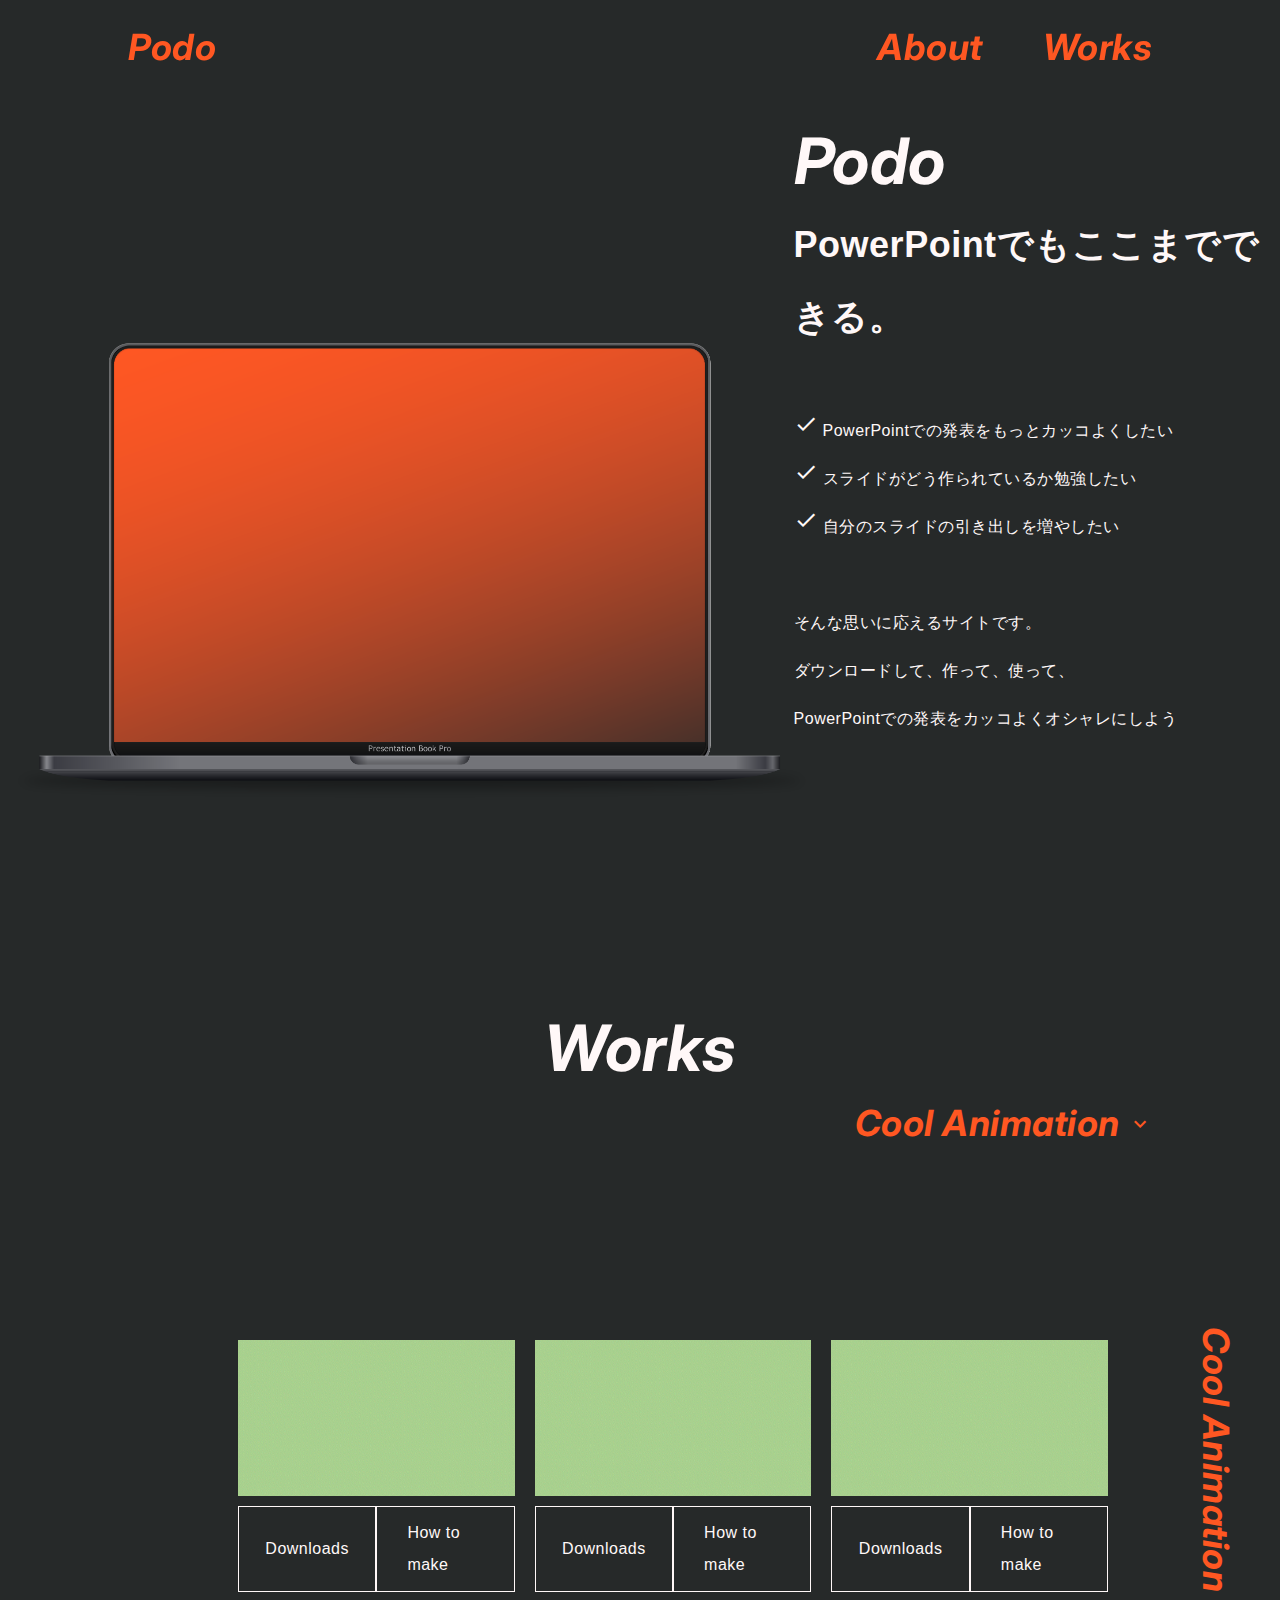
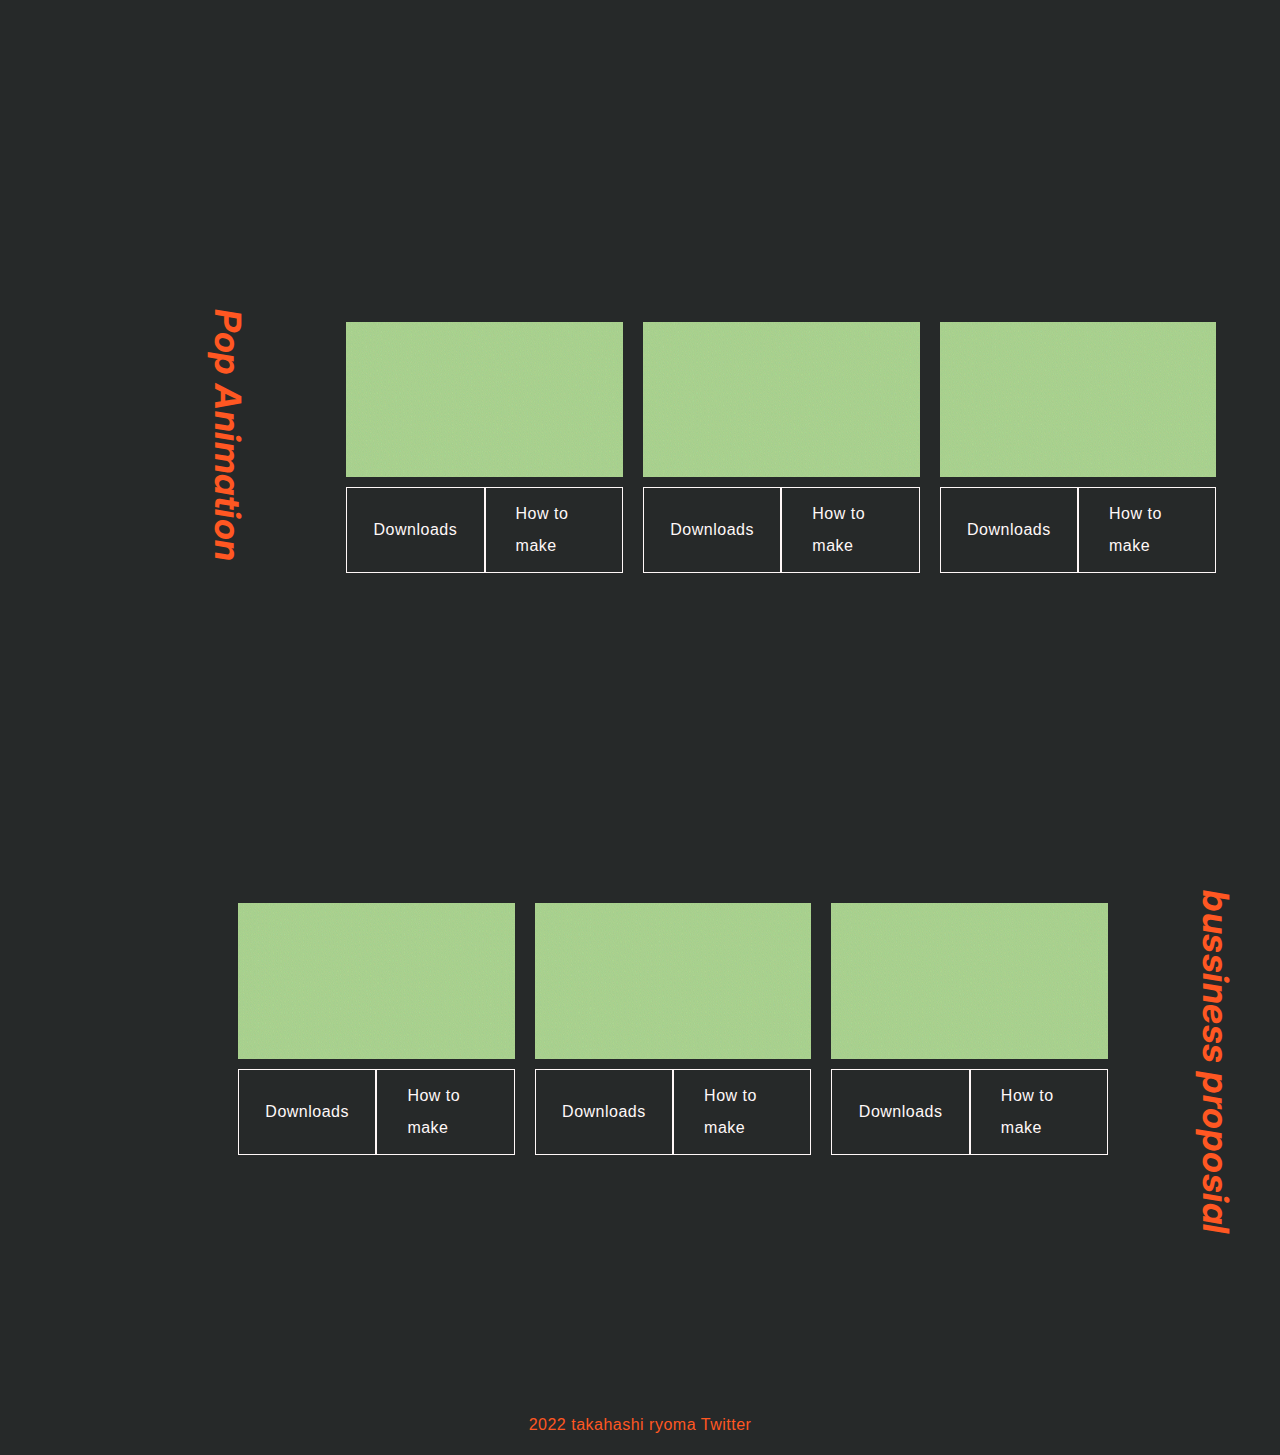
==== index.html @ 16788317 "add : about page" ====
<!DOCTYPE html>
<html lang="en">
<head>
    
    <meta charset="UTF-8">
    <meta http-equiv="X-UA-Compatible" content="IE=edge">
    <meta name="viewport" content="width=device-width, initial-scale=1.0">
    <title>Podo - PowerPointでかっこいいアニメーションを</title>

    <!-- fontImport -->
    <link rel="preconnect" href="https://fonts.googleapis.com">
    <link rel="preconnect" href="https://fonts.gstatic.com" crossorigin>
    <link href="https://fonts.googleapis.com/css2?family=Inter:wght@400;500;600&display=swap" rel="stylesheet">
    <link href="https://fonts.googleapis.com/icon?family=Material+Icons" rel="stylesheet">

    <!-- css -->
    <link rel="stylesheet" href="css/common.css">
    <link rel="stylesheet" href="css/style.css">

    <!-- js -->
        <!-- jqueryImport -->
        <script src="https://ajax.googleapis.com/ajax/libs/jquery/3.6.1/jquery.min.js"></script>
    <script src="js/main.js"></script>

</head>
<body>
    <header>
        <nav>
            <p class="nav-loop font_en"><a href="index.html">Podo</a></p>
            <ul>
                <li class="font_en"><a href="#About">About</a></li>
                <li class="font_en"><a href="#Works">Works</a></li>
            </ul>
        </nav>
        <div class="title">
            <h1 class="heading font_en">Podo</h1>
            <h2 class="subheading">
                PowerPointでもここまでできる。
            </h2>
            <p class="intro">
                <span class="material-icons">done</span> PowerPointでの発表をもっとカッコよくしたい </br>
                <span class="material-icons">done</span> スライドがどう作られているか勉強したい </br>
                <span class="material-icons">done</span> 自分のスライドの引き出しを増やしたい </br>
                </br>
                そんな思いに応えるサイトです。</br>
                ダウンロードして、作って、使って、</br>
                PowerPointでの発表をカッコよくオシャレにしよう</br>
            </p>
        </div>
    </header>

    <section id="Works">
        <h1 class="heading font_en">Works</h1>
        <div class="current_works font_en">
            Cool Animation <a href=""><span class="material-icons">expand_more</span></a>
        </div>
        <div class="contents">
            <div id="cool" class="container">
                <div class="inner">
                    <div class="content_box">
                        <div class="work"><a href="explanation_bubble_up.html"><img  src="images/bubble_up/bubble_up.gif" autoplay loop playsinline muted alt=""></a></div>
                        <div class="buttons">
                            <a href="material/bubble_up.pptx" class="btn" download="bubble_up.pptx">Downloads</a>
                            <a href="" class="btn">How to make</a>
                        </div>
                    </div>
                    <div class="content_box">
                        <div class="work"><a href=""><img src="images/bubble_up/bubble_up.gif" autoplay loop playsinline muted alt=""></a></div>
                        <div class="buttons">
                            <a href="material/bubble_up.pptx" class="btn" download="bubble_up.pptx">Downloads</a>
                            <a href="" class="btn">How to make</a>
                        </div>
                    </div>
                    <div class="content_box">
                        <div class="work"><a href=""><img src="images/bubble_up/bubble_up.gif" autoplay loop playsinline muted alt=""></a></div>
                        <div class="buttons">
                            <a href="material/bubble_up.pptx" class="btn" download="bubble_up.pptx">Downloads</a>
                            <a href="" class="btn">How to make</a>
                        </div>
                    </div>
                </div>
                <h3 class="theme font_en">Cool Animation</h3>
            </div>
            <div id="pop" class="container">
                <h3 class="theme font_en">Pop Animation</h3>
                <div class="inner">
                    <div class="content_box">
                        <div class="work"><a href=""><img src="images/bubble_up/bubble_up.gif" autoplay loop playsinline muted alt=""></a></div>
                        <div class="buttons">
                            <a href="material/bubble_up.pptx" class="btn" download="bubble_up.pptx">Downloads</a>
                            <a href="" class="btn">How to make</a>
                        </div>
                    </div>
                    <div class="content_box">
                        <div class="work"><a href=""><img src="images/bubble_up/bubble_up.gif" autoplay loop playsinline muted alt=""></a></div>
                        <div class="buttons">
                            <a href="material/bubble_up.pptx" class="btn" download="bubble_up.pptx">Downloads</a>
                            <a href="" class="btn">How to make</a>
                        </div>
                    </div>
                    <div class="content_box">
                        <div class="work"><a href=""><img src="images/bubble_up/bubble_up.gif" autoplay loop playsinline muted alt=""></a></div>
                        <div class="buttons">
                            <a href="material/bubble_up.pptx" class="btn" download="bubble_up.pptx">Downloads</a>
                            <a href="" class="btn">How to make</a>
                        </div>
                    </div>
                </div>
            </div>
            <div id="bussiness" class="container">
                <div class="inner">
                    <div class="content_box">
                        <div class="work"><a href=""><img src="images/bubble_up/bubble_up.gif" autoplay loop playsinline muted alt=""></a></div>
                        <div class="buttons">
                            <a href="material/bubble_up.pptx" class="btn" download="bubble_up.pptx">Downloads</a>
                            <a href="" class="btn">How to make</a>
                        </div>
                    </div>
                    <div class="content_box">
                        <div class="work"><a href=""><img src="images/bubble_up/bubble_up.gif" autoplay loop playsinline muted alt=""></a></div>
                        <div class="buttons">
                            <a href="material/bubble_up.pptx" class="btn" download="bubble_up.pptx">Downloads</a>
                            <a href="" class="btn">How to make</a>
                        </div>
                    </div>
                    <div class="content_box">
                        <div class="work"><a href=""><img src="images/bubble_up/bubble_up.gif" autoplay loop playsinline muted alt=""></a></div>
                        <div class="buttons">
                            <a href="material/bubble_up.pptx" class="btn" download="bubble_up.pptx">Downloads</a>
                            <a href="" class="btn">How to make</a>
                        </div>
                    </div>
                </div>
                <h3 class="theme font_en">bussiness proposial</h3>
            </div>
        </div>
    </section>

    <footer>
        <p>2022 takahashi ryoma        <a href="">Twitter</a></p>
    </footer>
</body>
</html>
---- css/common.css ----
@charset "utf-8";

/* //////////////////////////////////////////////////////////////////////////////////////////////////////////////////////////////

RESET CSS

html5doctor.com Reset Stylesheet

//////////////////////////////////////////////////////////////////////////////////////////////////////////////////////////////*/

abbr,address,article,aside,audio,b,blockquote,body,canvas,caption,cite,code,dd,del,details,dfn,div,dl,dt,em,fieldset,figcaption,figure,footer,form,h1,h2,h3,h4,h5,h6,header,hgroup,html,i,iframe,img,ins,kbd,label,legend,li,mark,menu,nav,object,ol,p,pre,q,samp,section,small,span,strong,sub,summary,sup,table,tbody,td,tfoot,th,thead,time,tr,ul,var,video{margin:0;padding:0;border:0;outline:0;font-size:100%;vertical-align:baseline;background:transparent}body{line-height:1}article,aside,details,figcaption,figure,footer,header,hgroup,menu,nav,section{display:block}nav ul{list-style:none}blockquote,q{quotes:none}blockquote:after,blockquote:before,q:after,q:before{content:'';content:none}a{margin:0;padding:0;font-size:100%;vertical-align:baseline;background:transparent}
ins{background-color:#262929 ;;color:#fff8f8;text-decoration:none}
mark{background-color:#262929;;color: #fff8f8;font-style:italic;font-weight:700}del{text-decoration:line-through}abbr[title],dfn[title]{border-bottom:1px dotted;cursor:help}table{border-collapse:collapse;border-spacing:0}hr{display:block;height:1px;border:0;border-top:1px solid #ccc;margin:1em 0;padding:0}input,select{vertical-align:middle}

/* //////////////////////////////////////////////////////////////////////////////////////////////////////////////////////////////

common

//////////////////////////////////////////////////////////////////////////////////////////////////////////////////////////////*/
html {-webkit-text-size-adjust: 100%;-ms-text-size-adjust: 100%;text-size-adjust: 100%;font-size: 62.5%;}
body {font-family:  "ヒラギノ角ゴ ProN W3", "Hiragino Kaku Gothic ProN", 'Noto Sans JP', 游ゴシック体, "Yu Gothic", YuGothic, メイリオ, Meiryo, sans-serif; margin: 0; padding: 0; font-weight: 400; line-height: 2.0; letter-spacing: 0.05em; background: #262929; }
*,
*:before,
*:after { background-color: #262929; color: #fff8f8; }

a,a:link, a:visited { text-decoration: none; }
a:active, a:hover { text-decoration: none; }
a:-webkit-any-link { cursor: pointer;}
*:focus {outline: none;}

/*h1, h2, h3, h4, h5 {font-weight: normal;}*/
li { list-style-type: none; }
dl,dt,dd { margin: 0; padding: 0; }
p { margin: 0; padding: 0; line-height: 2.0; font-size: 1.6rem; }
img {border: 0; line-height: 0; vertical-align: bottom;}
svg { vertical-align: bottom; }
hr { display: none; }
table { margin: 0; padding: 0; }
th { text-align: left; font-weight: bold; margin: 0; }
td { margin: 0; }
em {font-weight: bold; font-style: normal;}
form { margin: 0; padding: 0; }
label { margin: 0; padding: 0;}

a, span, u, b { color: inherit; }

.font_en { font-family: 'Inter', sans-serif; font-weight: bold; font-style: italic; line-height: 1.5; font-size: 3.6rem; }
.uppercase { text-transform: uppercase; }

@media screen and (max-width: 900px) {
	p { margin: 0; padding: 0; line-height: 1.85; font-size: 1.4rem; }
}

/* clearfix */
.clearfix::after {content: "";display: table;clear: both;}
---- css/style.css ----
/* 共通要素 */
body { padding-top: 100px; }
a { cursor: pointer; }
img { width: 100%; }
h2 { font-size: 3.6rem; }
h3 { font-size: 2.4rem; color: #ff5722;}
footer p { color: #FF5722; line-height: 60px; font-size: 16px; text-align: center; padding-top: 50px;}

.heading { font-size: 6.4rem; font-weight: bold; text-align: start; }
.subheading { font-size: 3.6rem; text-align: start; }
.theme { transform: rotate(90deg); color: #FF5722; width: 10px; white-space: nowrap; height: fit-content; transform-origin:0 50%;}
.theme_left { transform: rotate(-90deg); color: #FF5722; width: 10px; white-space: nowrap; height: fit-content; transform-origin:0 50%;}

.container { display: flex; justify-content: space-between; width: 78%; margin: 50px 10%; }
.container:nth-of-type(even) > .inner { justify-content: flex-end; }

/* ヘッダー */
header { width: 100vw; height: 100vh; background-image: url(../images/pc_mookup.png); background-position: left 80% bottom 25%; background-size: 160%; display: flex; align-items: center; justify-content: center; overflow: hidden; }
    /* ナビゲーション */
    nav { display: flex; justify-content: space-between; padding: 20px 10%; position: fixed; top: 0; left: 0; width: 80%; background-color: rgba(38,41,41,.7); z-index: 9999; }
    nav ul { display: flex; }
    nav li { list-style: none; margin-left: 60px;}
    nav a { color: #ff5722; font-size: 3.6rem; font-weight: bold; text-decoration: none;}
    nav .nav-loop { text-align: start; }

.title { position: absolute; top: 50%; left: 62%; transform: translateY(-50%); -webkit-transform: translateY(-50%);}
.title > p { margin-top: 11%; margin-bottom: 9%; font-size: 1.6rem; line-height: 300%;}

/* 作品一覧 */
#Works { display: block; position: relative; }
#Works > .heading { text-align: center; }
.current_works { text-align: end; padding-right: 10%; color: #FF5722; }
.inner { display: flex; flex-wrap: wrap; }
.content_box { display: block; width: 28%; padding: 40px 10px; }
.content_box img { padding-bottom: 10px; }
.buttons { display: flex; justify-content: space-between;}
.btn { font-size: 1.6rem; border: 1px solid #fff8f8; padding: 10px 30px; width: 30%; position: relative;  display: flex; align-items: center;  justify-content: center; text-decoration: none; outline: none; overflow: hidden;}

/*  
    .btn:hover { color: #FF5722; border-color: transparent; transition-delay: .6s }
    .btn::before { transition: all .3s ;}
    .btn:hover::before { width: 100%; transition-delay: .4s;} 
*/

/* 作品サンプル */
#sample { height: 100vh; width: 100vw; }
#sample .container { justify-content: flex-end; margin: 0 auto; }
.sample { display: flex; width: 82%; }
.sample .theme { opacity: .7; }
.wrapper { width: 100%; padding: 10px; position: relative;}
.mask { -webkit-mask-image: linear-gradient(rgba(38,41,41,.7), rgba(38,41,41,0)); mask-image: linear-gradient(rgba(38,41,41,.7), rgba(38,41,41,0)); }
.caption { position: absolute; top: 67%; left: 11%; }

.scrolldown{
  position:absolute;
  bottom:7%;
  right:50%;
  animation: arrowmove 2s ease-in-out infinite;
}
@keyframes arrowmove{
      0%{bottom:7%;}
      50%{bottom:9%;}
     100%{bottom:7%;}
 }
.scrolldown span{
  position: absolute;
  left:-25px;
  bottom:10px;
  color: #FFF8F8;
  font-size: 0.7rem;
  letter-spacing: 0.05em;
  -ms-writing-mode: tb-rl;
    -webkit-writing-mode: vertical-rl;
    writing-mode: vertical-rl;
}
.scrolldown:before {
    content: "";
    /*描画位置*/
    position: absolute;
    bottom: 0;
    right: -6px;
    /*矢印の形状*/
    width: 1px;
    height: 20px;
    background: #eee;
    transform: skewX(-31deg);
}
.scrolldown:after{
  content:"";
    /*描画位置*/
  position: absolute;
  bottom:0;
  right:0;
    /*矢印の形状*/
  width:1px;
  height: 50px;
  background:#eee;
}

/* making */
#making { position: relative; } 
#making .container { display: flex; justify-content: center; align-items: center; }
#making .inner{ width: 78%; display: flex; flex-direction: column; align-items: center; }
#making video { width: 100%; }

.making_steps { width: 80%; display: flex; flex-direction: column; }
.making_ttl { color: #FF5722; margin: 20px auto; }
/* .making_steps video:not(:first-of-type) { margin-top: 30px;} */

.divider { width: 100%; margin: 12.4% 0; }
.complete { width: 100%; margin-bottom: 12.4% 0; }

/* about */
#about .container { display: block; }
.container { padding: 100px; }
.site_ttl { justify-content: center; align-items: center; }
.site_about { position: relative; display: flex; align-items: center; justify-content: center;  }
.site_about p { line-height: 300%; text-align: left;}
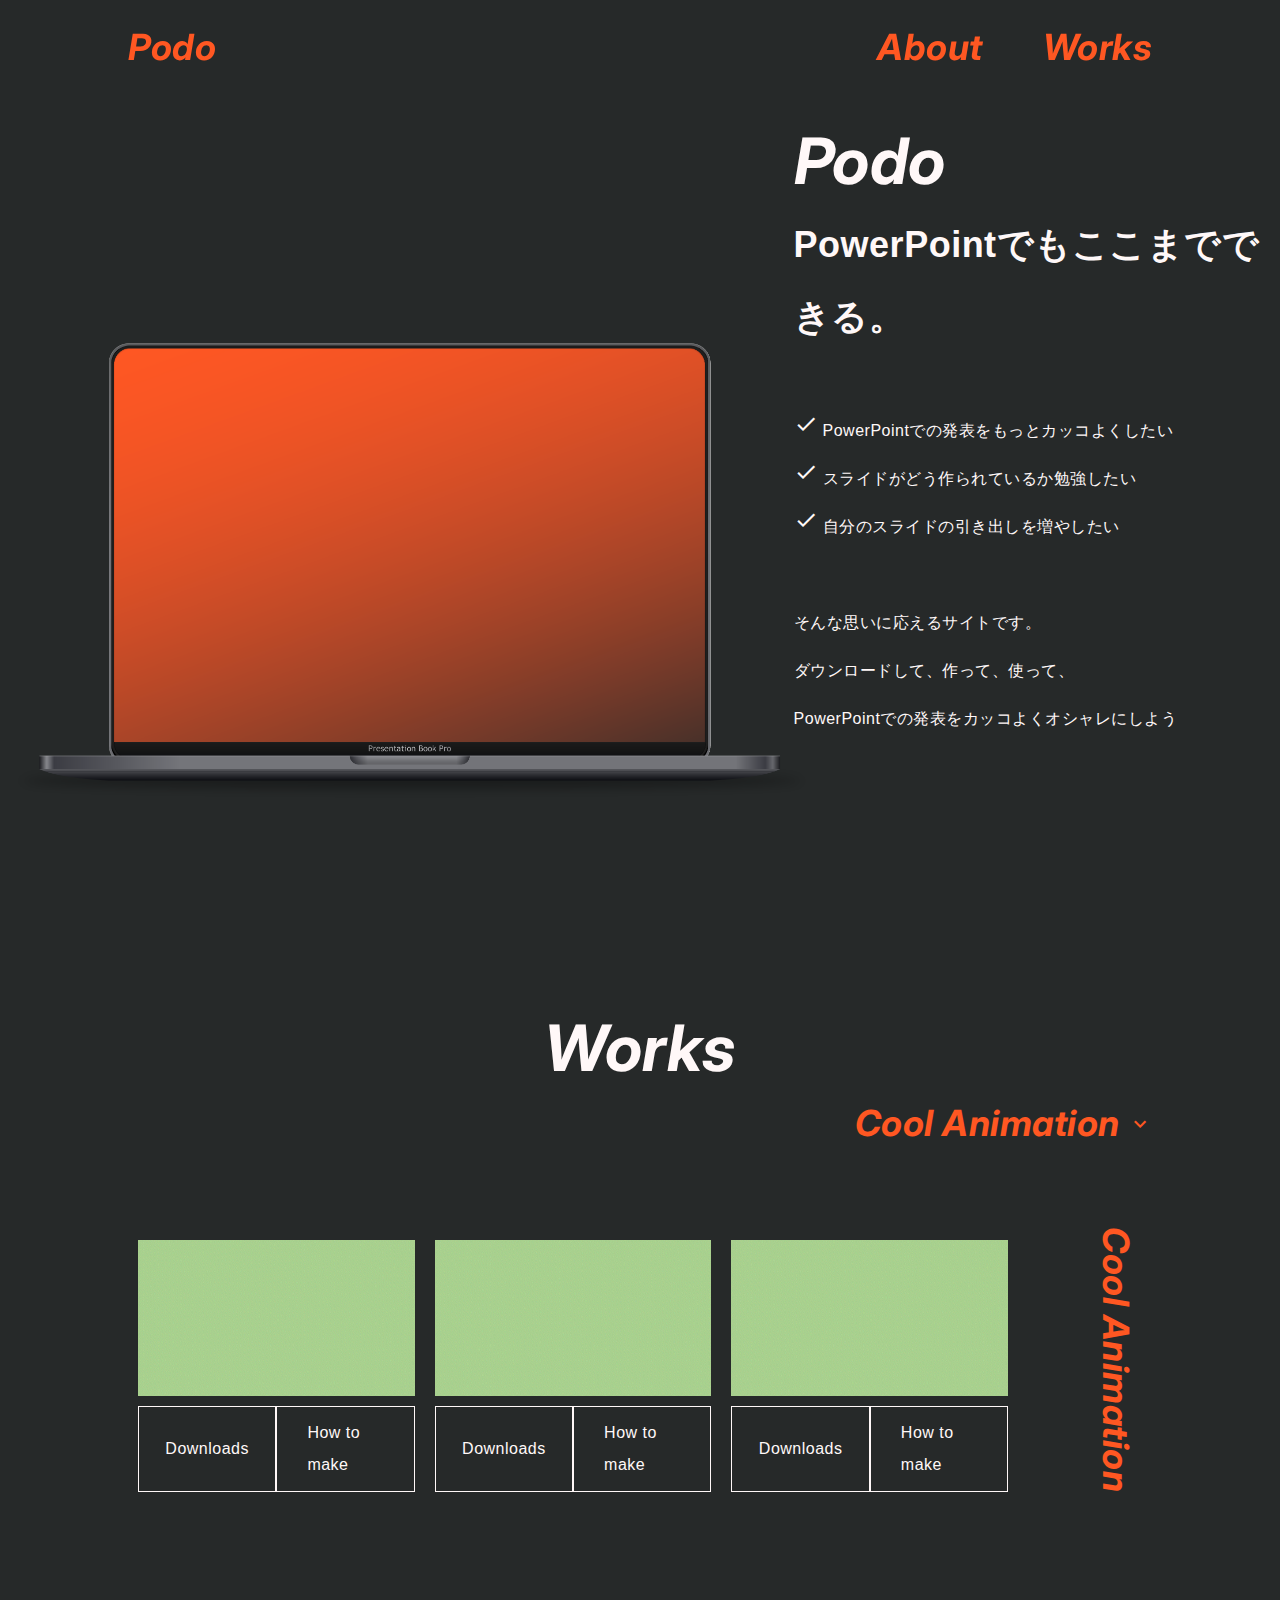
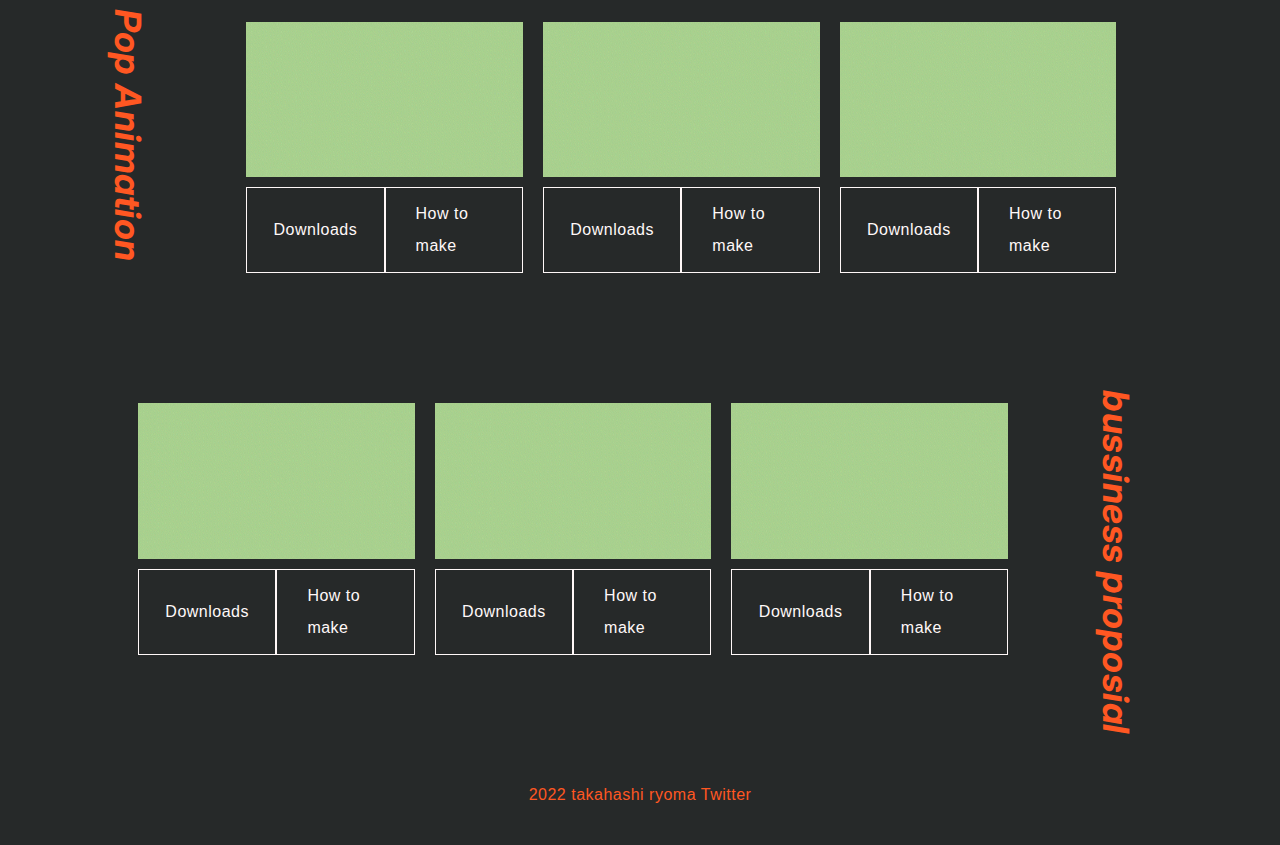
==== commit 092cbcad: "update : update  about page" ====
--- a/index.html
+++ b/index.html
@@ -28,7 +28,7 @@
         <nav>
             <p class="nav-loop font_en"><a href="index.html">Podo</a></p>
             <ul>
-                <li class="font_en"><a href="#About">About</a></li>
+                <li class="font_en"><a href="about.html">About</a></li>
                 <li class="font_en"><a href="#Works">Works</a></li>
             </ul>
         </nav>
@@ -137,7 +137,7 @@
     </section>
 
     <footer>
-        <p>2022 takahashi ryoma        <a href="">Twitter</a></p>
+        <p>2022 takahashi ryoma <a href="" class="access">Twitter</a></p>
     </footer>
 </body>
 </html>--- a/css/style.css
+++ b/css/style.css
@@ -1,11 +1,10 @@
 
 /* 共通要素 */
-body { padding-top: 100px; }
+body { padding-top: 100px;}
 a { cursor: pointer; }
 img { width: 100%; }
 h2 { font-size: 3.6rem; }
 h3 { font-size: 2.4rem; color: #ff5722;}
-footer p { color: #FF5722; line-height: 60px; font-size: 16px; text-align: center; padding-top: 50px;}
 
 .heading { font-size: 6.4rem; font-weight: bold; text-align: start; }
 .subheading { font-size: 3.6rem; text-align: start; }
@@ -15,14 +14,16 @@
 .container { display: flex; justify-content: space-between; width: 78%; margin: 50px 10%; }
 .container:nth-of-type(even) > .inner { justify-content: flex-end; }
 
+.access { text-align: right;}
+
 /* ヘッダー */
 header { width: 100vw; height: 100vh; background-image: url(../images/pc_mookup.png); background-position: left 80% bottom 25%; background-size: 160%; display: flex; align-items: center; justify-content: center; overflow: hidden; }
-    /* ナビゲーション */
-    nav { display: flex; justify-content: space-between; padding: 20px 10%; position: fixed; top: 0; left: 0; width: 80%; background-color: rgba(38,41,41,.7); z-index: 9999; }
-    nav ul { display: flex; }
-    nav li { list-style: none; margin-left: 60px;}
-    nav a { color: #ff5722; font-size: 3.6rem; font-weight: bold; text-decoration: none;}
-    nav .nav-loop { text-align: start; }
+/* ナビゲーション */
+nav { display: flex; justify-content: space-between; padding: 20px 10%; position: fixed; top: 0; left: 0; width: 80%; background-color: rgba(38,41,41,.7); z-index: 9999; }
+nav ul { display: flex; }
+nav li { list-style: none; margin-left: 60px;}
+nav a { color: #ff5722; font-size: 3.6rem; font-weight: bold; text-decoration: none;}
+nav .nav-loop { text-align: start; }
 
 .title { position: absolute; top: 50%; left: 62%; transform: translateY(-50%); -webkit-transform: translateY(-50%);}
 .title > p { margin-top: 11%; margin-bottom: 9%; font-size: 1.6rem; line-height: 300%;}
@@ -38,9 +39,9 @@
 .btn { font-size: 1.6rem; border: 1px solid #fff8f8; padding: 10px 30px; width: 30%; position: relative;  display: flex; align-items: center;  justify-content: center; text-decoration: none; outline: none; overflow: hidden;}
 
 /*  
-    .btn:hover { color: #FF5722; border-color: transparent; transition-delay: .6s }
-    .btn::before { transition: all .3s ;}
-    .btn:hover::before { width: 100%; transition-delay: .4s;} 
+.btn:hover { color: #FF5722; border-color: transparent; transition-delay: .6s }
+.btn::before { transition: all .3s ;}
+.btn:hover::before { width: 100%; transition-delay: .4s;} 
 */
 
 /* 作品サンプル */
@@ -56,13 +57,7 @@
   position:absolute;
   bottom:7%;
   right:50%;
-  animation: arrowmove 2s ease-in-out infinite;
 }
-@keyframes arrowmove{
-      0%{bottom:7%;}
-      50%{bottom:9%;}
-     100%{bottom:7%;}
- }
 .scrolldown span{
   position: absolute;
   left:-25px;
@@ -71,28 +66,28 @@
   font-size: 0.7rem;
   letter-spacing: 0.05em;
   -ms-writing-mode: tb-rl;
-    -webkit-writing-mode: vertical-rl;
-    writing-mode: vertical-rl;
+  -webkit-writing-mode: vertical-rl;
+  writing-mode: vertical-rl;
 }
 .scrolldown:before {
-    content: "";
-    /*描画位置*/
-    position: absolute;
-    bottom: 0;
-    right: -6px;
-    /*矢印の形状*/
-    width: 1px;
-    height: 20px;
-    background: #eee;
-    transform: skewX(-31deg);
+  content: "";
+  /*描画位置*/
+  position: absolute;
+  bottom: 0;
+  right: -6px;
+  /*矢印の形状*/
+  width: 1px;
+  height: 20px;
+  background: #eee;
+  transform: skewX(-31deg);
 }
 .scrolldown:after{
   content:"";
-    /*描画位置*/
+  /*描画位置*/
   position: absolute;
   bottom:0;
   right:0;
-    /*矢印の形状*/
+  /*矢印の形状*/
   width:1px;
   height: 50px;
   background:#eee;
@@ -112,8 +107,64 @@
 .complete { width: 100%; margin-bottom: 12.4% 0; }
 
 /* about */
-#about .container { display: block; }
-.container { padding: 100px; }
-.site_ttl { justify-content: center; align-items: center; }
-.site_about { position: relative; display: flex; align-items: center; justify-content: center;  }
-.site_about p { line-height: 300%; text-align: left;}+#about .container { display: block; padding-top: 100px; }
+#about .container:nth-of-type(1) h3 { text-align: left; }
+#about .container h2 { width: 52.5%; text-align: left; margin-left: auto; border-bottom: 1px solid #FFF8F8;}
+#about .container div { display: block;}
+.site_about { display: flex; width: 80%; padding: 50px 0; border-bottom: 1px solid #FFF8F8; }
+.site_about p { line-height: 300%; text-align: right; }
+
+.site_usage { display: flex; justify-content: space-between; padding-top: 270px;}
+.site_usage h3 > span { font-size: 60px; }
+.site_usage li:nth-of-type(2) { margin-top: 150px; }
+.site_usage li:nth-of-type(3) { margin-top: 300px; }
+
+
+.site_usage p { line-height: 300%; }
+.site_theme { display: block; position: relative; }
+.site_theme h1 { position: relative; text-align: center; font-size: 3.6rem; padding-bottom: 2.0rem;}
+.site_theme h3 { position: relative; margin-left: auto;}
+.site_theme p { position: relative;}
+
+footer { padding: 20px 0;}
+footer p { color: #FF5722; line-height: 60px; font-size: 16px; text-align: center;}
+
+.scrolldown2{
+  position:absolute;
+  bottom:7%;
+  right:10%;
+}
+.scrolldown2 span{
+  position: absolute;
+  left:-50px;
+  bottom:10px;
+  color: #FFF8F8;
+  font-size: 2.5rem;
+  letter-spacing: 0.05em;
+  -ms-writing-mode: tb-rl;
+  -webkit-writing-mode: vertical-rl;
+  writing-mode: vertical-rl;
+}
+.scrolldown2:before {
+  content: "";
+  /*描画位置*/
+  position: absolute;
+  bottom: 0;
+  right: -6px;
+  /*矢印の形状*/
+  width: 1px;
+  height: 20px;
+  background: #eee;
+  transform: skewX(-31deg);
+}
+.scrolldown2:after{
+  content:"";
+  /*描画位置*/
+  position: absolute;
+  bottom:0;
+  right:0;
+  /*矢印の形状*/
+  width:1px;
+  height: 200px;
+  background:#eee;
+}
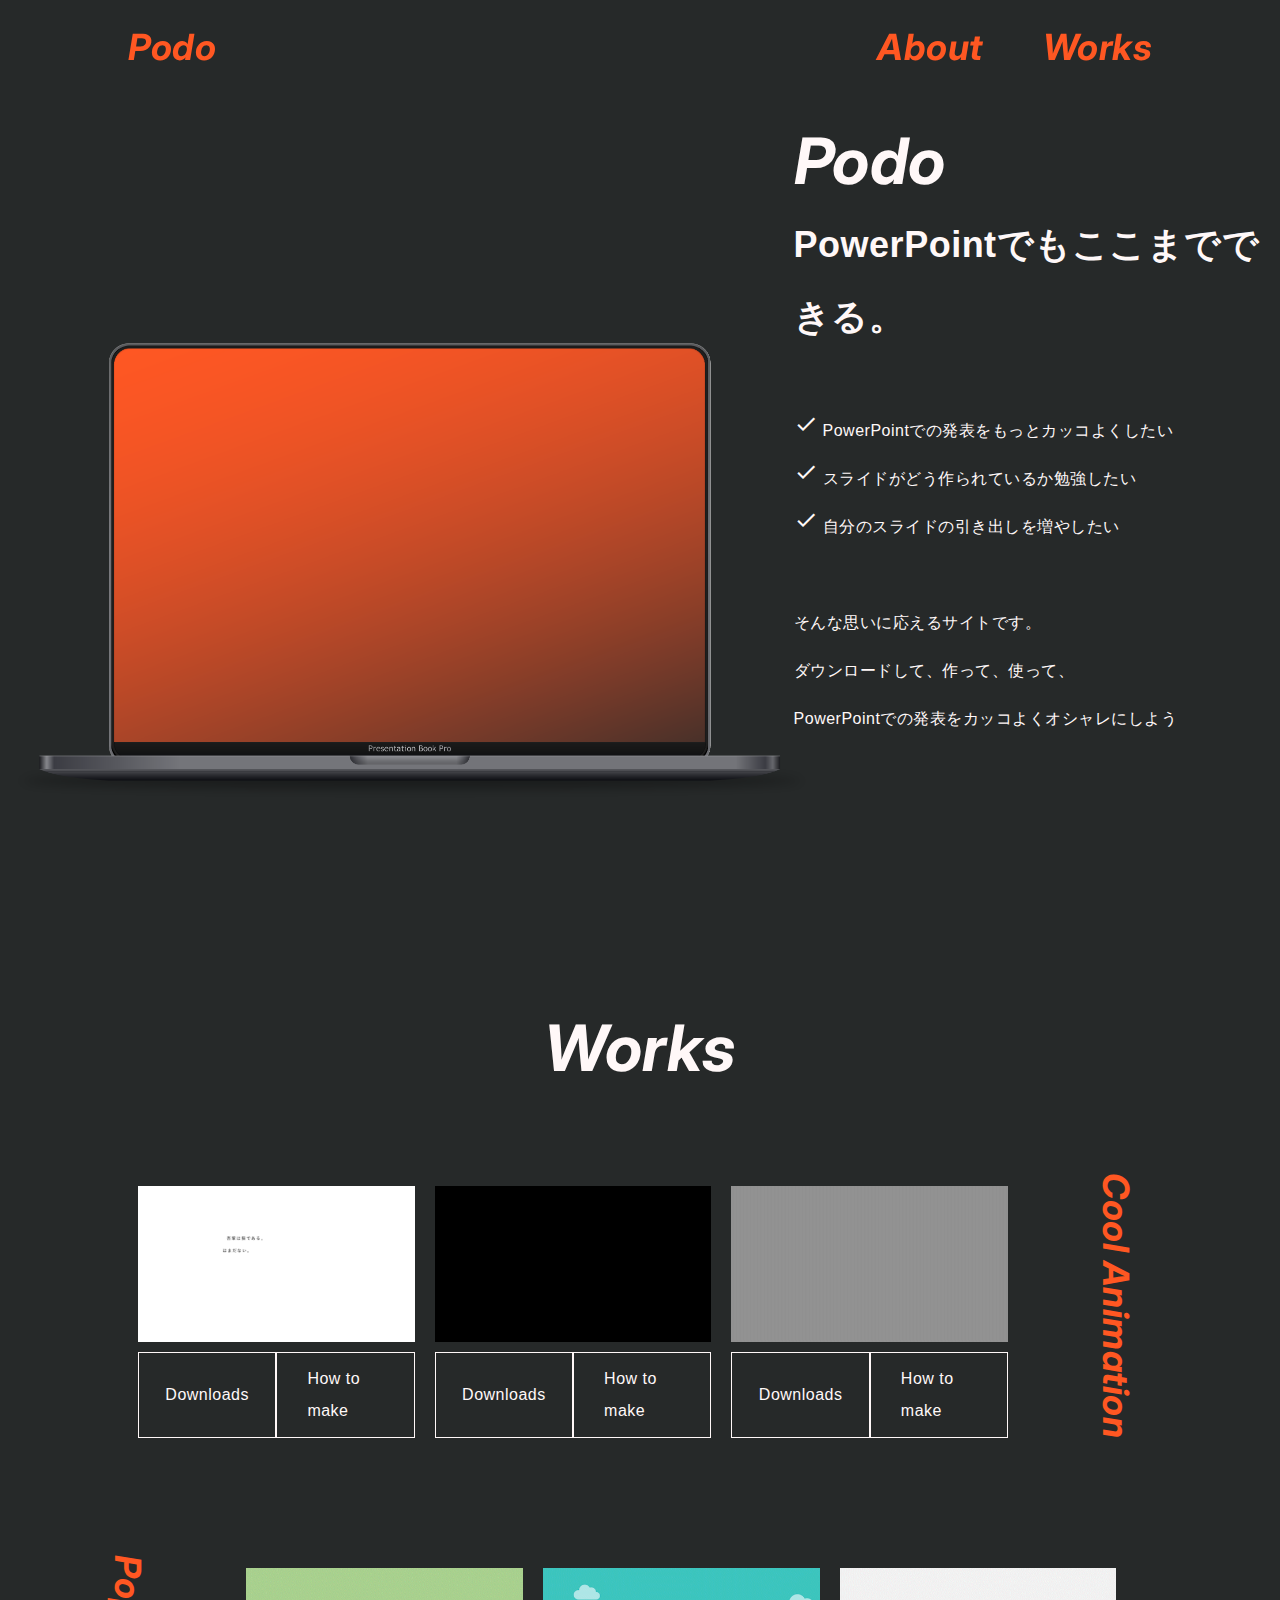
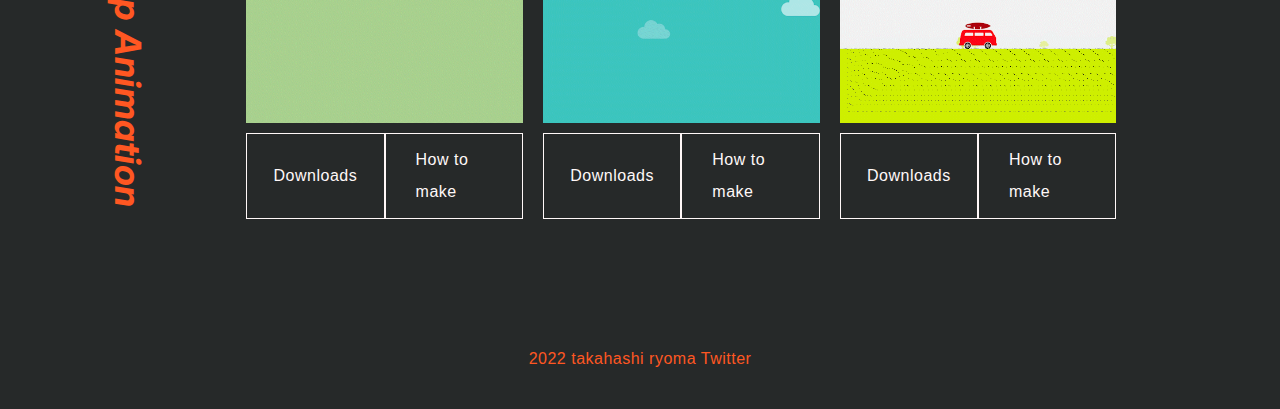
==== commit 211901d5: "add : add file" ====
--- a/index.html
+++ b/index.html
@@ -51,28 +51,28 @@
 
     <section id="Works">
         <h1 class="heading font_en">Works</h1>
-        <div class="current_works font_en">
+        <!-- <div class="current_works font_en">
             Cool Animation <a href=""><span class="material-icons">expand_more</span></a>
-        </div>
+        </div> -->
         <div class="contents">
             <div id="cool" class="container">
                 <div class="inner">
                     <div class="content_box">
-                        <div class="work"><a href="explanation_bubble_up.html"><img  src="images/bubble_up/bubble_up.gif" autoplay loop playsinline muted alt=""></a></div>
+                        <div class="work"><a href=""><img src="images/shuttedetekuru.gif" autoplay loop playsinline muted alt=""></a></div>
                         <div class="buttons">
                             <a href="material/bubble_up.pptx" class="btn" download="bubble_up.pptx">Downloads</a>
                             <a href="" class="btn">How to make</a>
                         </div>
                     </div>
                     <div class="content_box">
-                        <div class="work"><a href=""><img src="images/bubble_up/bubble_up.gif" autoplay loop playsinline muted alt=""></a></div>
+                        <div class="work"><a href=""><img src="images/pipittederuyatu.gif" autoplay loop playsinline muted alt=""></a></div>
                         <div class="buttons">
                             <a href="material/bubble_up.pptx" class="btn" download="bubble_up.pptx">Downloads</a>
                             <a href="" class="btn">How to make</a>
                         </div>
                     </div>
                     <div class="content_box">
-                        <div class="work"><a href=""><img src="images/bubble_up/bubble_up.gif" autoplay loop playsinline muted alt=""></a></div>
+                        <div class="work"><a href=""><img src="images/suttedetekuruyatu.gif" autoplay loop playsinline muted alt=""></a></div>
                         <div class="buttons">
                             <a href="material/bubble_up.pptx" class="btn" download="bubble_up.pptx">Downloads</a>
                             <a href="" class="btn">How to make</a>
@@ -85,21 +85,21 @@
                 <h3 class="theme font_en">Pop Animation</h3>
                 <div class="inner">
                     <div class="content_box">
-                        <div class="work"><a href=""><img src="images/bubble_up/bubble_up.gif" autoplay loop playsinline muted alt=""></a></div>
+                        <div class="work"><a href="explanation_bubble_up.html"><img  src="images/bubble_up/bubble_up.gif" autoplay loop playsinline muted alt=""></a></div>
                         <div class="buttons">
                             <a href="material/bubble_up.pptx" class="btn" download="bubble_up.pptx">Downloads</a>
                             <a href="" class="btn">How to make</a>
                         </div>
                     </div>
                     <div class="content_box">
-                        <div class="work"><a href=""><img src="images/bubble_up/bubble_up.gif" autoplay loop playsinline muted alt=""></a></div>
+                        <div class="work"><a href=""><img src="images/sky.gif" autoplay loop playsinline muted alt=""></a></div>
                         <div class="buttons">
                             <a href="material/bubble_up.pptx" class="btn" download="bubble_up.pptx">Downloads</a>
                             <a href="" class="btn">How to make</a>
                         </div>
                     </div>
                     <div class="content_box">
-                        <div class="work"><a href=""><img src="images/bubble_up/bubble_up.gif" autoplay loop playsinline muted alt=""></a></div>
+                        <div class="work"><a href=""><img src="images/driving_car.gif" autoplay loop playsinline muted alt=""></a></div>
                         <div class="buttons">
                             <a href="material/bubble_up.pptx" class="btn" download="bubble_up.pptx">Downloads</a>
                             <a href="" class="btn">How to make</a>
@@ -107,7 +107,7 @@
                     </div>
                 </div>
             </div>
-            <div id="bussiness" class="container">
+            <!-- <div id="bussiness" class="container">
                 <div class="inner">
                     <div class="content_box">
                         <div class="work"><a href=""><img src="images/bubble_up/bubble_up.gif" autoplay loop playsinline muted alt=""></a></div>
@@ -132,7 +132,7 @@
                     </div>
                 </div>
                 <h3 class="theme font_en">bussiness proposial</h3>
-            </div>
+            </div> -->
         </div>
     </section>
 
--- a/css/style.css
+++ b/css/style.css
@@ -114,11 +114,10 @@
 .site_about { display: flex; width: 80%; padding: 50px 0; border-bottom: 1px solid #FFF8F8; }
 .site_about p { line-height: 300%; text-align: right; }
 
-.site_usage { display: flex; justify-content: space-between; padding-top: 270px;}
+.site_usage { display: flex; align-items: center; justify-content: space-between; padding: 150px 10% 100px;}
 .site_usage h3 > span { font-size: 60px; }
 .site_usage li:nth-of-type(2) { margin-top: 150px; }
 .site_usage li:nth-of-type(3) { margin-top: 300px; }
-
 
 .site_usage p { line-height: 300%; }
 .site_theme { display: block; position: relative; }
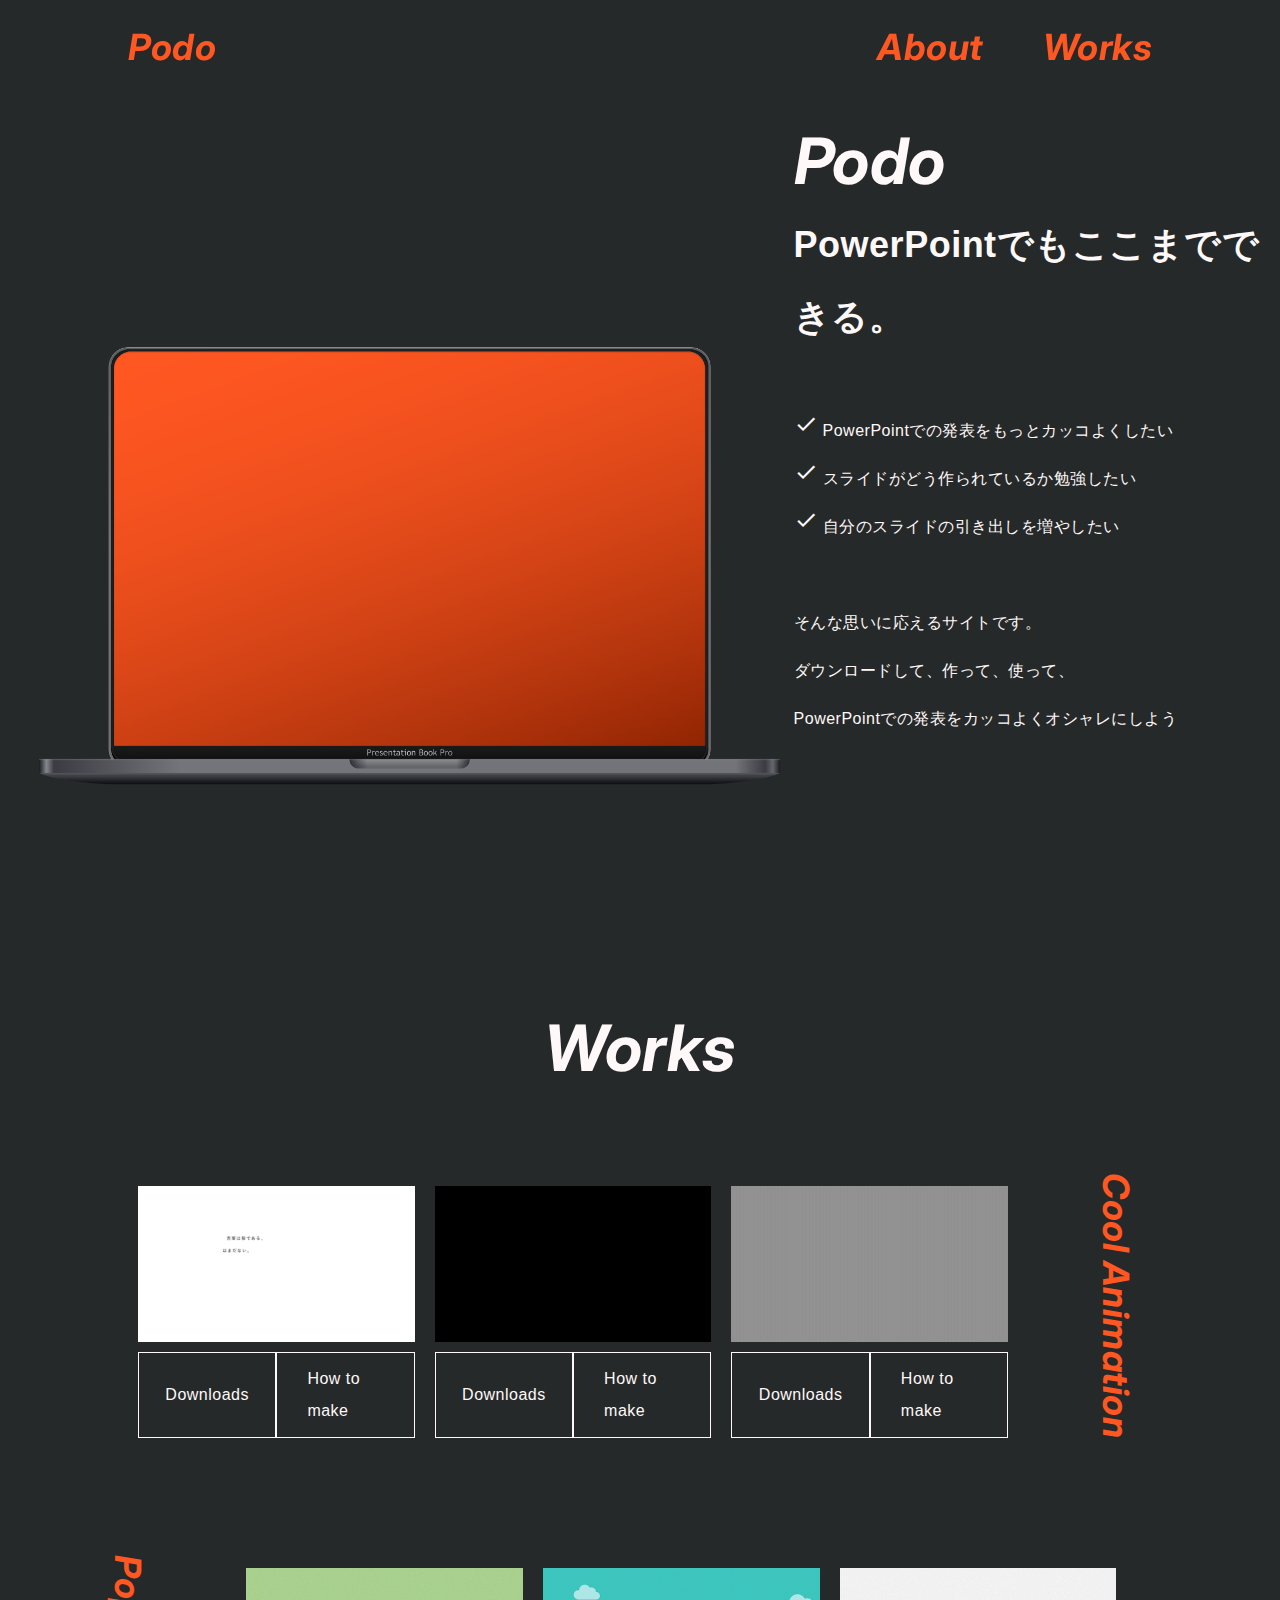
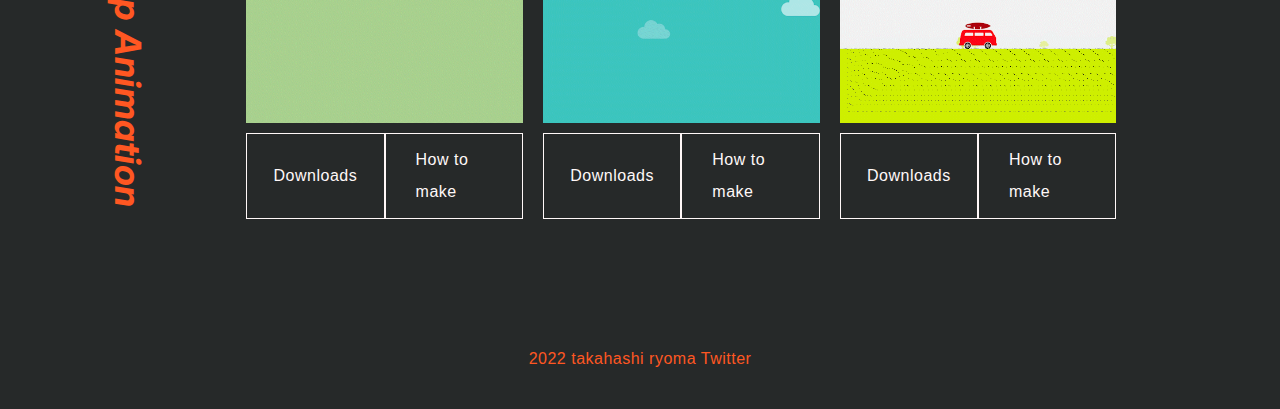
==== commit 3f300b00: "update : add main vidual image" ====
--- a/index.html
+++ b/index.html
@@ -20,11 +20,12 @@
     <!-- js -->
         <!-- jqueryImport -->
         <script src="https://ajax.googleapis.com/ajax/libs/jquery/3.6.1/jquery.min.js"></script>
+    <script src="js/jquery.bgswitcher.js"></script>
     <script src="js/main.js"></script>
 
 </head>
 <body>
-    <header>
+    <header class="mainvidual">
         <nav>
             <p class="nav-loop font_en"><a href="index.html">Podo</a></p>
             <ul>
@@ -88,7 +89,7 @@
                         <div class="work"><a href="explanation_bubble_up.html"><img  src="images/bubble_up/bubble_up.gif" autoplay loop playsinline muted alt=""></a></div>
                         <div class="buttons">
                             <a href="material/bubble_up.pptx" class="btn" download="bubble_up.pptx">Downloads</a>
-                            <a href="" class="btn">How to make</a>
+                            <a href="explanation_bubble_up.html" class="btn">How to make</a>
                         </div>
                     </div>
                     <div class="content_box">
--- a/css/style.css
+++ b/css/style.css
@@ -17,7 +17,8 @@
 .access { text-align: right;}
 
 /* ヘッダー */
-header { width: 100vw; height: 100vh; background-image: url(../images/pc_mookup.png); background-position: left 80% bottom 25%; background-size: 160%; display: flex; align-items: center; justify-content: center; overflow: hidden; }
+.mainvidual { width: 100vw; height: 100vh; background-image: url(../images/pc_mockup.png); background-position: left 80% bottom 25%; background-size: 160%; display: flex; align-items: center; justify-content: center; overflow: hidden; }
+
 /* ナビゲーション */
 nav { display: flex; justify-content: space-between; padding: 20px 10%; position: fixed; top: 0; left: 0; width: 80%; background-color: rgba(38,41,41,.7); z-index: 9999; }
 nav ul { display: flex; }
@@ -107,7 +108,7 @@
 .complete { width: 100%; margin-bottom: 12.4% 0; }
 
 /* about */
-#about .container { display: block; padding-top: 100px; }
+#about .container { display: block; padding: 100px 0; }
 #about .container:nth-of-type(1) h3 { text-align: left; }
 #about .container h2 { width: 52.5%; text-align: left; margin-left: auto; border-bottom: 1px solid #FFF8F8;}
 #about .container div { display: block;}
@@ -118,12 +119,13 @@
 .site_usage h3 > span { font-size: 60px; }
 .site_usage li:nth-of-type(2) { margin-top: 150px; }
 .site_usage li:nth-of-type(3) { margin-top: 300px; }
+.site_usage p { line-height: 300%; }
 
-.site_usage p { line-height: 300%; }
-.site_theme { display: block; position: relative; }
 .site_theme h1 { position: relative; text-align: center; font-size: 3.6rem; padding-bottom: 2.0rem;}
 .site_theme h3 { position: relative; margin-left: auto;}
-.site_theme p { position: relative;}
+.site_theme { display: block; text-align: center; margin: 0 auto; padding: 10px 30px; }
+.site_theme p { display: inline-block; text-align: left; }
+
 
 footer { padding: 20px 0;}
 footer p { color: #FF5722; line-height: 60px; font-size: 16px; text-align: center;}
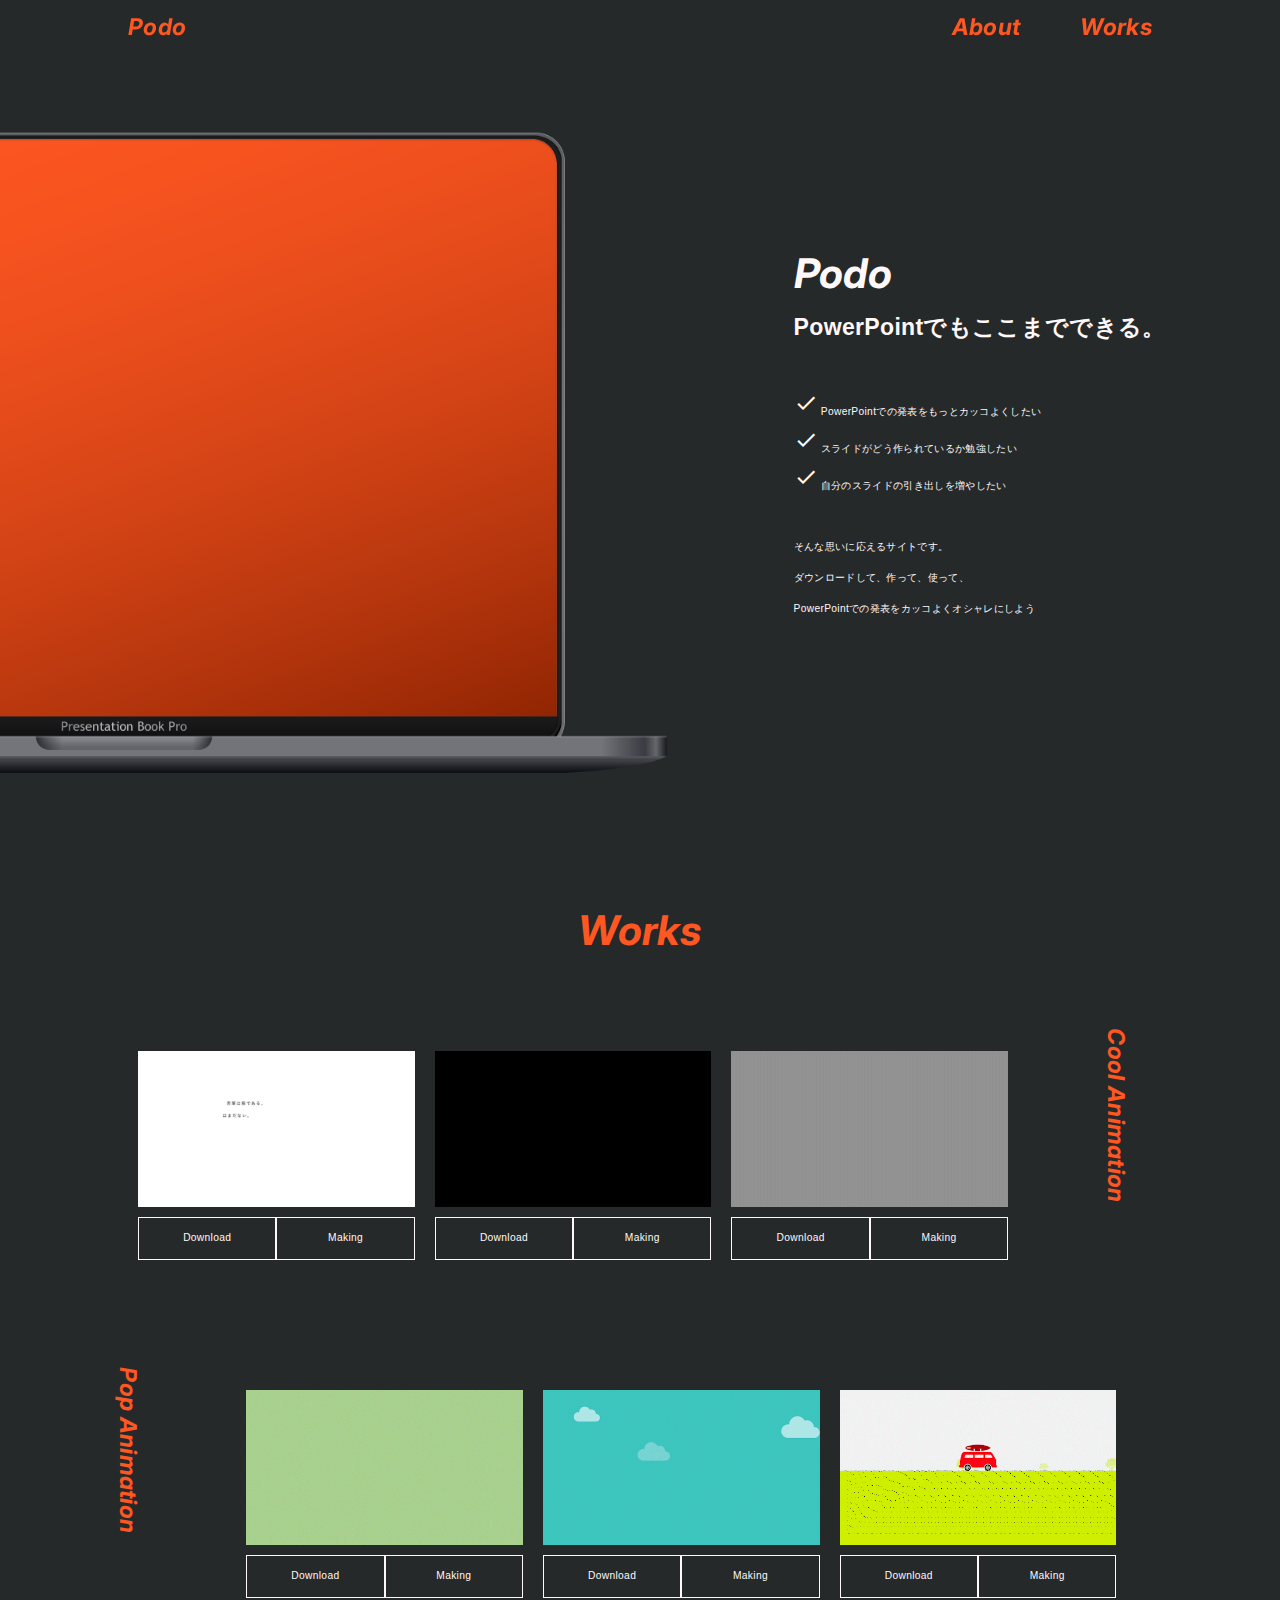
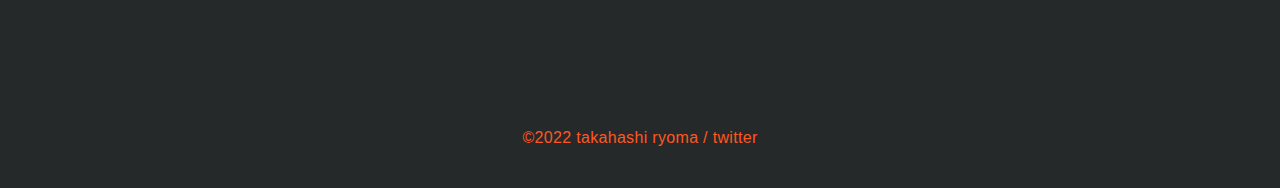
==== commit d365192b: "update : to responsive" ====
--- a/index.html
+++ b/index.html
@@ -61,22 +61,22 @@
                     <div class="content_box">
                         <div class="work"><a href=""><img src="images/shuttedetekuru.gif" autoplay loop playsinline muted alt=""></a></div>
                         <div class="buttons">
-                            <a href="material/bubble_up.pptx" class="btn" download="bubble_up.pptx">Downloads</a>
-                            <a href="" class="btn">How to make</a>
+                            <a href="material/bubble_up.pptx" class="btn" download="bubble_up.pptx">Download</a>
+                            <a href="" class="btn">Making</a>
                         </div>
                     </div>
                     <div class="content_box">
                         <div class="work"><a href=""><img src="images/pipittederuyatu.gif" autoplay loop playsinline muted alt=""></a></div>
                         <div class="buttons">
-                            <a href="material/bubble_up.pptx" class="btn" download="bubble_up.pptx">Downloads</a>
-                            <a href="" class="btn">How to make</a>
+                            <a href="material/bubble_up.pptx" class="btn" download="bubble_up.pptx">Download</a>
+                            <a href="" class="btn">Making</a>
                         </div>
                     </div>
                     <div class="content_box">
                         <div class="work"><a href=""><img src="images/suttedetekuruyatu.gif" autoplay loop playsinline muted alt=""></a></div>
                         <div class="buttons">
-                            <a href="material/bubble_up.pptx" class="btn" download="bubble_up.pptx">Downloads</a>
-                            <a href="" class="btn">How to make</a>
+                            <a href="material/bubble_up.pptx" class="btn" download="bubble_up.pptx">Download</a>
+                            <a href="" class="btn">Making</a>
                         </div>
                     </div>
                 </div>
@@ -88,22 +88,22 @@
                     <div class="content_box">
                         <div class="work"><a href="explanation_bubble_up.html"><img  src="images/bubble_up/bubble_up.gif" autoplay loop playsinline muted alt=""></a></div>
                         <div class="buttons">
-                            <a href="material/bubble_up.pptx" class="btn" download="bubble_up.pptx">Downloads</a>
-                            <a href="explanation_bubble_up.html" class="btn">How to make</a>
+                            <a href="material/bubble_up.pptx" class="btn" download="bubble_up.pptx">Download</a>
+                            <a href="explanation_bubble_up.html" class="btn">Making</a>
                         </div>
                     </div>
                     <div class="content_box">
                         <div class="work"><a href=""><img src="images/sky.gif" autoplay loop playsinline muted alt=""></a></div>
                         <div class="buttons">
-                            <a href="material/bubble_up.pptx" class="btn" download="bubble_up.pptx">Downloads</a>
-                            <a href="" class="btn">How to make</a>
+                            <a href="material/bubble_up.pptx" class="btn" download="bubble_up.pptx">Download</a>
+                            <a href="" class="btn">Making</a>
                         </div>
                     </div>
                     <div class="content_box">
                         <div class="work"><a href=""><img src="images/driving_car.gif" autoplay loop playsinline muted alt=""></a></div>
                         <div class="buttons">
-                            <a href="material/bubble_up.pptx" class="btn" download="bubble_up.pptx">Downloads</a>
-                            <a href="" class="btn">How to make</a>
+                            <a href="material/bubble_up.pptx" class="btn" download="bubble_up.pptx">Download</a>
+                            <a href="" class="btn">Making</a>
                         </div>
                     </div>
                 </div>
@@ -113,22 +113,22 @@
                     <div class="content_box">
                         <div class="work"><a href=""><img src="images/bubble_up/bubble_up.gif" autoplay loop playsinline muted alt=""></a></div>
                         <div class="buttons">
-                            <a href="material/bubble_up.pptx" class="btn" download="bubble_up.pptx">Downloads</a>
-                            <a href="" class="btn">How to make</a>
+                            <a href="material/bubble_up.pptx" class="btn" download="bubble_up.pptx">Download</a>
+                            <a href="" class="btn">Making</a>
                         </div>
                     </div>
                     <div class="content_box">
                         <div class="work"><a href=""><img src="images/bubble_up/bubble_up.gif" autoplay loop playsinline muted alt=""></a></div>
                         <div class="buttons">
-                            <a href="material/bubble_up.pptx" class="btn" download="bubble_up.pptx">Downloads</a>
-                            <a href="" class="btn">How to make</a>
+                            <a href="material/bubble_up.pptx" class="btn" download="bubble_up.pptx">Download</a>
+                            <a href="" class="btn">Making</a>
                         </div>
                     </div>
                     <div class="content_box">
                         <div class="work"><a href=""><img src="images/bubble_up/bubble_up.gif" autoplay loop playsinline muted alt=""></a></div>
                         <div class="buttons">
-                            <a href="material/bubble_up.pptx" class="btn" download="bubble_up.pptx">Downloads</a>
-                            <a href="" class="btn">How to make</a>
+                            <a href="material/bubble_up.pptx" class="btn" download="bubble_up.pptx">Download</a>
+                            <a href="" class="btn">Making</a>
                         </div>
                     </div>
                 </div>
@@ -138,7 +138,7 @@
     </section>
 
     <footer>
-        <p>2022 takahashi ryoma <a href="" class="access">Twitter</a></p>
+        <p>&copy;2022 takahashi ryoma / <a href="https://twitter.com/kamesan_lit" class="access">twitter</a></p>
     </footer>
 </body>
 </html>--- a/css/common.css
+++ b/css/common.css
@@ -17,7 +17,7 @@
 common
 
 //////////////////////////////////////////////////////////////////////////////////////////////////////////////////////////////*/
-html {-webkit-text-size-adjust: 100%;-ms-text-size-adjust: 100%;text-size-adjust: 100%;font-size: 62.5%;}
+html {-webkit-text-size-adjust: 100%; -ms-text-size-adjust: 100%; text-size-adjust: 100%; font-size: max(0.5vw, 4px); }
 body {font-family:  "ヒラギノ角ゴ ProN W3", "Hiragino Kaku Gothic ProN", 'Noto Sans JP', 游ゴシック体, "Yu Gothic", YuGothic, メイリオ, Meiryo, sans-serif; margin: 0; padding: 0; font-weight: 400; line-height: 2.0; letter-spacing: 0.05em; background: #262929; }
 *,
 *:before,
--- a/css/style.css
+++ b/css/style.css
@@ -1,7 +1,8 @@
 
 /* 共通要素 */
-body { padding-top: 100px;}
+body { padding-top: 60px;}
 a { cursor: pointer; }
+p { font-size: 16px;}
 img { width: 100%; }
 h2 { font-size: 3.6rem; }
 h3 { font-size: 2.4rem; color: #ff5722;}
@@ -17,10 +18,10 @@
 .access { text-align: right;}
 
 /* ヘッダー */
-.mainvidual { width: 100vw; height: 100vh; background-image: url(../images/pc_mockup.png); background-position: left 80% bottom 25%; background-size: 160%; display: flex; align-items: center; justify-content: center; overflow: hidden; }
+.mainvidual { width: 100vw; height: calc( 100vh - 60px ); background-image: url(../images/pc_mockup.png); background-position: left 80% bottom 30%; background-size: 3000px; display: flex; align-items: center; justify-content: center; overflow: hidden; }
 
 /* ナビゲーション */
-nav { display: flex; justify-content: space-between; padding: 20px 10%; position: fixed; top: 0; left: 0; width: 80%; background-color: rgba(38,41,41,.7); z-index: 9999; }
+nav { display: flex; justify-content: space-between; padding: 10px 10%; position: fixed; top: 0; left: 0; width: 80%; background-color: rgba(38,41,41,.7); z-index: 9999; }
 nav ul { display: flex; }
 nav li { list-style: none; margin-left: 60px;}
 nav a { color: #ff5722; font-size: 3.6rem; font-weight: bold; text-decoration: none;}
@@ -29,15 +30,31 @@
 .title { position: absolute; top: 50%; left: 62%; transform: translateY(-50%); -webkit-transform: translateY(-50%);}
 .title > p { margin-top: 11%; margin-bottom: 9%; font-size: 1.6rem; line-height: 300%;}
 
+@media screen and ( max-width: 400px ) {
+  .mainvidual { background-position: left 65% bottom 30%; background-size: 2500px; }
+  .title { left: 30%; }
+}
+
 /* 作品一覧 */
 #Works { display: block; position: relative; }
-#Works > .heading { text-align: center; }
+#Works > .heading { text-align: center; color: #FF5722; }
 .current_works { text-align: end; padding-right: 10%; color: #FF5722; }
 .inner { display: flex; flex-wrap: wrap; }
 .content_box { display: block; width: 28%; padding: 40px 10px; }
 .content_box img { padding-bottom: 10px; }
 .buttons { display: flex; justify-content: space-between;}
 .btn { font-size: 1.6rem; border: 1px solid #fff8f8; padding: 10px 30px; width: 30%; position: relative;  display: flex; align-items: center;  justify-content: center; text-decoration: none; outline: none; overflow: hidden;}
+
+@media screen and ( max-width:812px ) {
+   #Works > .heading { padding: 5px; }
+  .contents { display: flex; }
+  .contents > .container { width: 50%; margin: 0 auto; display: block;}
+  .contents > .container > .inner { display: block;}
+  .theme { display: none; }
+  .buttons { display: none;}
+  .content_box { width: calc( 100% - 20px ); padding: 10px; }
+  .content_box img { padding: 0; }
+}
 
 /*  
 .btn:hover { color: #FF5722; border-color: transparent; transition-delay: .6s }
@@ -46,126 +63,94 @@
 */
 
 /* 作品サンプル */
-#sample { height: 100vh; width: 100vw; }
-#sample .container { justify-content: flex-end; margin: 0 auto; }
+#sample {  width: 100vw; height: calc(100vh - 60px);}
+#sample .container { justify-content: flex-end; height: 80%; align-items: center;  margin: 10px auto; }
 .sample { display: flex; width: 82%; }
 .sample .theme { opacity: .7; }
 .wrapper { width: 100%; padding: 10px; position: relative;}
 .mask { -webkit-mask-image: linear-gradient(rgba(38,41,41,.7), rgba(38,41,41,0)); mask-image: linear-gradient(rgba(38,41,41,.7), rgba(38,41,41,0)); }
 .caption { position: absolute; top: 67%; left: 11%; }
 
-.scrolldown{
-  position:absolute;
-  bottom:7%;
-  right:50%;
+@media screen and ( max-width: 540px ) {
+  #sample .container { justify-content: center; align-items: center; margin: 10px; width: calc(100% - 20px);}
+  .sample { width: 100%;}
+  .caption { top: 60%; left: auto; margin: 15px; }
 }
-.scrolldown span{
-  position: absolute;
-  left:-25px;
-  bottom:10px;
-  color: #FFF8F8;
-  font-size: 0.7rem;
-  letter-spacing: 0.05em;
-  -ms-writing-mode: tb-rl;
-  -webkit-writing-mode: vertical-rl;
-  writing-mode: vertical-rl;
+
+
+.scrolldown{ position:absolute; bottom:5%; right:50%; }
+.scrolldown span{ position: absolute; left:-25px; bottom:10px; color: #FFF8F8; font-size: 0.7rem; letter-spacing: 0.05em; -ms-writing-mode: tb-rl; -webkit-writing-mode: vertical-rl; writing-mode: vertical-rl; }
+.scrolldown:before { 
+  content: "";
+  /*描画位置*/ position: absolute; bottom: 0; right: -6px;
+  /*矢印の形状*/ width: 1px; height: 20px; background: #eee; transform: skewX(-31deg);
 }
-.scrolldown:before {
-  content: "";
-  /*描画位置*/
-  position: absolute;
-  bottom: 0;
-  right: -6px;
-  /*矢印の形状*/
-  width: 1px;
-  height: 20px;
-  background: #eee;
-  transform: skewX(-31deg);
-}
-.scrolldown:after{
+.scrolldown:after{ 
   content:"";
-  /*描画位置*/
-  position: absolute;
-  bottom:0;
-  right:0;
-  /*矢印の形状*/
-  width:1px;
-  height: 50px;
-  background:#eee;
+  /*描画位置*/ position: absolute; bottom:0; right:0;
+  /*矢印の形状*/ width:1px; height: 50px; background:#eee;
 }
 
 /* making */
 #making { position: relative; } 
 #making .container { display: flex; justify-content: center; align-items: center; }
-#making .inner{ width: 78%; display: flex; flex-direction: column; align-items: center; }
+#making .inner{ width: 85%; display: flex; flex-direction: column; align-items: center; }
 #making video { width: 100%; }
 
 .making_steps { width: 80%; display: flex; flex-direction: column; }
 .making_ttl { color: #FF5722; margin: 20px auto; }
-/* .making_steps video:not(:first-of-type) { margin-top: 30px;} */
 
 .divider { width: 100%; margin: 12.4% 0; }
 .complete { width: 100%; margin-bottom: 12.4% 0; }
 
+@media screen and ( max-width:540px ) {
+   #making .container { width: calc(100% - 20px); margin: 10px; }
+   #making .inner { width: 100%; }
+   #making video { width: 100%; }
+}
+
 /* about */
 #about .container { display: block; padding: 100px 0; }
 #about .container:nth-of-type(1) h3 { text-align: left; }
-#about .container h2 { width: 52.5%; text-align: left; margin-left: auto; border-bottom: 1px solid #FFF8F8;}
-#about .container div { display: block;}
-.site_about { display: flex; width: 80%; padding: 50px 0; border-bottom: 1px solid #FFF8F8; }
-.site_about p { line-height: 300%; text-align: right; }
+#about .container h2 { font-size: 36px; text-align: center; }
+.underline { display: block; }
+.underline_right { content: ""; margin: 0 0 0 auto; border-bottom: 1px solid #FFF8F8; width: 60%; height: 1px;}
+.underline_left  { content: ""; text-align: left;; border-bottom: 1px solid #FFF8F8; width: 60%; height: 1px;}
+.site_about { display: flex; justify-content: center; width: 100%; padding: 50px 0; margin: 0 auto; }
+.site_about_txt { display: inline-block; line-height: 300%; text-align: left; }
 
 .site_usage { display: flex; align-items: center; justify-content: space-between; padding: 150px 10% 100px;}
+.site_usage h3 { font-size: 36px;}
 .site_usage h3 > span { font-size: 60px; }
 .site_usage li:nth-of-type(2) { margin-top: 150px; }
 .site_usage li:nth-of-type(3) { margin-top: 300px; }
 .site_usage p { line-height: 300%; }
 
-.site_theme h1 { position: relative; text-align: center; font-size: 3.6rem; padding-bottom: 2.0rem;}
+@media screen and ( max-width : 812px) {
+  .site_usage { flex-direction: column; padding: 10px 0; }
+  .site_usage li { width: calc( 100% - 20px ) ; margin: 0px; }
+  .site_usage li:nth-of-type(2) { margin-top: 100px; }
+  .site_usage li:nth-of-type(3) { margin-top: 100px; }
+}
+
+.site_theme h1 { position: relative; text-align: center; font-size: 36px; padding-bottom: 20px;}
 .site_theme h3 { position: relative; margin-left: auto;}
 .site_theme { display: block; text-align: center; margin: 0 auto; padding: 10px 30px; }
 .site_theme p { display: inline-block; text-align: left; }
 
 
 footer { padding: 20px 0;}
-footer p { color: #FF5722; line-height: 60px; font-size: 16px; text-align: center;}
+footer p { color: #FF5722; line-height: 60px; text-align: center; }
 
-.scrolldown2{
-  position:absolute;
-  bottom:7%;
-  right:10%;
-}
-.scrolldown2 span{
-  position: absolute;
-  left:-50px;
-  bottom:10px;
-  color: #FFF8F8;
-  font-size: 2.5rem;
-  letter-spacing: 0.05em;
-  -ms-writing-mode: tb-rl;
-  -webkit-writing-mode: vertical-rl;
-  writing-mode: vertical-rl;
-}
+.scrolldown2{ position:absolute; bottom:7%; right:10%; }
+.scrolldown2 span{ position: absolute; left:-50px; bottom:10px; color: #FFF8F8; font-size: 2.5rem; letter-spacing: 0.05em; -ms-writing-mode: tb-rl; -webkit-writing-mode: vertical-rl; writing-mode: vertical-rl;}
 .scrolldown2:before {
   content: "";
-  /*描画位置*/
-  position: absolute;
-  bottom: 0;
-  right: -6px;
-  /*矢印の形状*/
-  width: 1px;
-  height: 20px;
-  background: #eee;
-  transform: skewX(-31deg);
+  /*描画位置*/ position: absolute; bottom: 0; right: -6px;
+  /*矢印の形状*/ width: 1px; height: 20px; background: #eee; transform: skewX(-31deg);
 }
 .scrolldown2:after{
   content:"";
-  /*描画位置*/
-  position: absolute;
-  bottom:0;
-  right:0;
-  /*矢印の形状*/
-  width:1px;
-  height: 200px;
-  background:#eee;
+  /*描画位置*/ position: absolute; bottom:0; right:0;
+  /*矢印の形状*/ width:1px; height: 200px; background:#eee;
 }
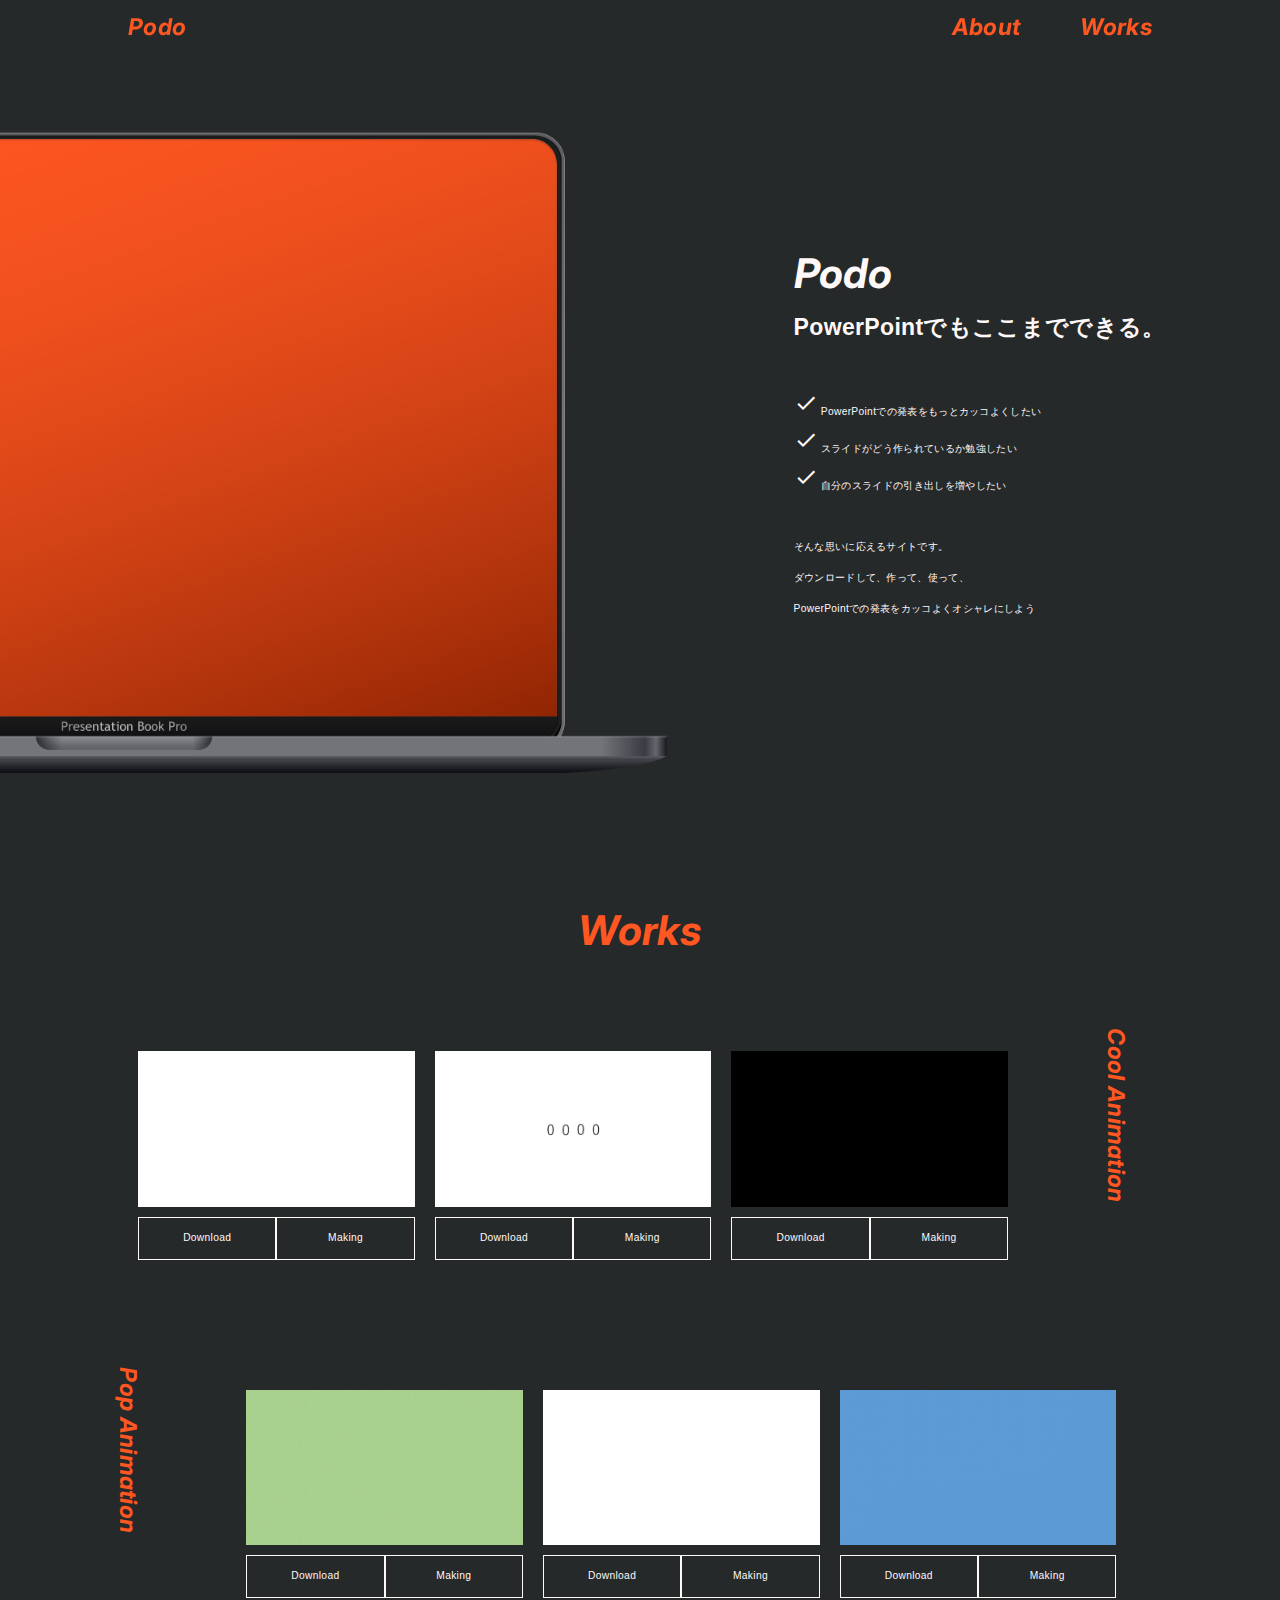
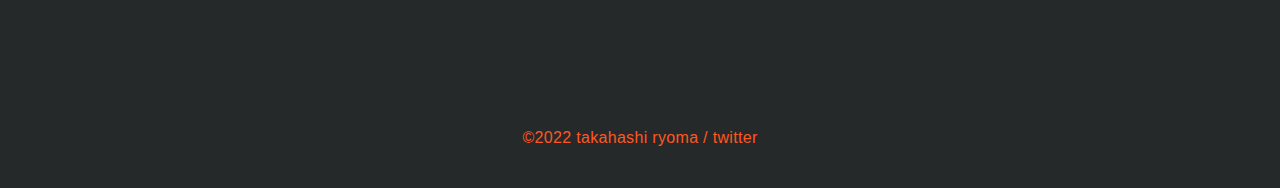
==== commit 5d097e26: "add : other explanation page" ====
--- a/index.html
+++ b/index.html
@@ -52,31 +52,28 @@
 
     <section id="Works">
         <h1 class="heading font_en">Works</h1>
-        <!-- <div class="current_works font_en">
-            Cool Animation <a href=""><span class="material-icons">expand_more</span></a>
-        </div> -->
         <div class="contents">
             <div id="cool" class="container">
                 <div class="inner">
                     <div class="content_box">
-                        <div class="work"><a href=""><img src="images/shuttedetekuru.gif" autoplay loop playsinline muted alt=""></a></div>
+                        <div class="work"><a href=""><img src="images/gif/shushu.gif" autoplay loop playsinline muted alt=""></a></div>
                         <div class="buttons">
-                            <a href="material/bubble_up.pptx" class="btn" download="bubble_up.pptx">Download</a>
-                            <a href="" class="btn">Making</a>
+                            <a href="material/txtslidein.pptx" class="btn" download="txtslidein.pptx">Download</a>
+                            <a href="explanation_slidein.html" class="btn">Making</a>
                         </div>
                     </div>
                     <div class="content_box">
-                        <div class="work"><a href=""><img src="images/pipittederuyatu.gif" autoplay loop playsinline muted alt=""></a></div>
+                        <div class="work"><a href=""><img src="images/gif/counter.gif" autoplay loop playsinline muted alt=""></a></div>
                         <div class="buttons">
-                            <a href="material/bubble_up.pptx" class="btn" download="bubble_up.pptx">Download</a>
-                            <a href="" class="btn">Making</a>
+                            <a href="material/counter.pptx" class="btn" download="counter.pptx">Download</a>
+                            <a href="explanation_counter.html" class="btn">Making</a>
                         </div>
                     </div>
                     <div class="content_box">
-                        <div class="work"><a href=""><img src="images/suttedetekuruyatu.gif" autoplay loop playsinline muted alt=""></a></div>
+                        <div class="work"><a href=""><img src="images/gif/pipipi.gif" autoplay loop playsinline muted alt=""></a></div>
                         <div class="buttons">
-                            <a href="material/bubble_up.pptx" class="btn" download="bubble_up.pptx">Download</a>
-                            <a href="" class="btn">Making</a>
+                            <a href="material/pipipi.pptx" class="btn" download="pipipi.pptx">Download</a>
+                            <a href="explanation_pipipi.html" class="btn">Making</a>
                         </div>
                     </div>
                 </div>
@@ -86,54 +83,28 @@
                 <h3 class="theme font_en">Pop Animation</h3>
                 <div class="inner">
                     <div class="content_box">
-                        <div class="work"><a href="explanation_bubble_up.html"><img  src="images/bubble_up/bubble_up.gif" autoplay loop playsinline muted alt=""></a></div>
+                        <div class="work"><a href="explanation_bubble_up.html"><img  src="images/gif/bubble_up.gif" autoplay loop playsinline muted alt=""></a></div>
                         <div class="buttons">
                             <a href="material/bubble_up.pptx" class="btn" download="bubble_up.pptx">Download</a>
                             <a href="explanation_bubble_up.html" class="btn">Making</a>
                         </div>
                     </div>
                     <div class="content_box">
-                        <div class="work"><a href=""><img src="images/sky.gif" autoplay loop playsinline muted alt=""></a></div>
+                        <div class="work"><a href="explanation_hamon.html"><img src="images/gif/hamon.gif" autoplay loop playsinline muted alt=""></a></div>
                         <div class="buttons">
-                            <a href="material/bubble_up.pptx" class="btn" download="bubble_up.pptx">Download</a>
-                            <a href="" class="btn">Making</a>
+                            <a href="material/circle.pptx" class="btn" download="circle.pptx">Download</a>
+                            <a href="explanation_hamon.html" class="btn">Making</a>
                         </div>
                     </div>
                     <div class="content_box">
-                        <div class="work"><a href=""><img src="images/driving_car.gif" autoplay loop playsinline muted alt=""></a></div>
+                        <div class="work"><a href="explanation_logo.html"><img src="images/gif/logo.gif" autoplay loop playsinline muted alt=""></a></div>
                         <div class="buttons">
-                            <a href="material/bubble_up.pptx" class="btn" download="bubble_up.pptx">Download</a>
-                            <a href="" class="btn">Making</a>
+                            <a href="material/logo.pptx" class="btn" download="logo.pptx">Download</a>
+                            <a href="explanation_logo.html" class="btn">Making</a>
                         </div>
                     </div>
                 </div>
             </div>
-            <!-- <div id="bussiness" class="container">
-                <div class="inner">
-                    <div class="content_box">
-                        <div class="work"><a href=""><img src="images/bubble_up/bubble_up.gif" autoplay loop playsinline muted alt=""></a></div>
-                        <div class="buttons">
-                            <a href="material/bubble_up.pptx" class="btn" download="bubble_up.pptx">Download</a>
-                            <a href="" class="btn">Making</a>
-                        </div>
-                    </div>
-                    <div class="content_box">
-                        <div class="work"><a href=""><img src="images/bubble_up/bubble_up.gif" autoplay loop playsinline muted alt=""></a></div>
-                        <div class="buttons">
-                            <a href="material/bubble_up.pptx" class="btn" download="bubble_up.pptx">Download</a>
-                            <a href="" class="btn">Making</a>
-                        </div>
-                    </div>
-                    <div class="content_box">
-                        <div class="work"><a href=""><img src="images/bubble_up/bubble_up.gif" autoplay loop playsinline muted alt=""></a></div>
-                        <div class="buttons">
-                            <a href="material/bubble_up.pptx" class="btn" download="bubble_up.pptx">Download</a>
-                            <a href="" class="btn">Making</a>
-                        </div>
-                    </div>
-                </div>
-                <h3 class="theme font_en">bussiness proposial</h3>
-            </div> -->
         </div>
     </section>
 
--- a/css/style.css
+++ b/css/style.css
@@ -6,6 +6,10 @@
 img { width: 100%; }
 h2 { font-size: 3.6rem; }
 h3 { font-size: 2.4rem; color: #ff5722;}
+
+video::-webkit-media-controls-volume-slider { display:none; }
+  
+video::-webkit-media-controls-mute-button { display:none; }
 
 .heading { font-size: 6.4rem; font-weight: bold; text-align: start; }
 .subheading { font-size: 3.6rem; text-align: start; }
